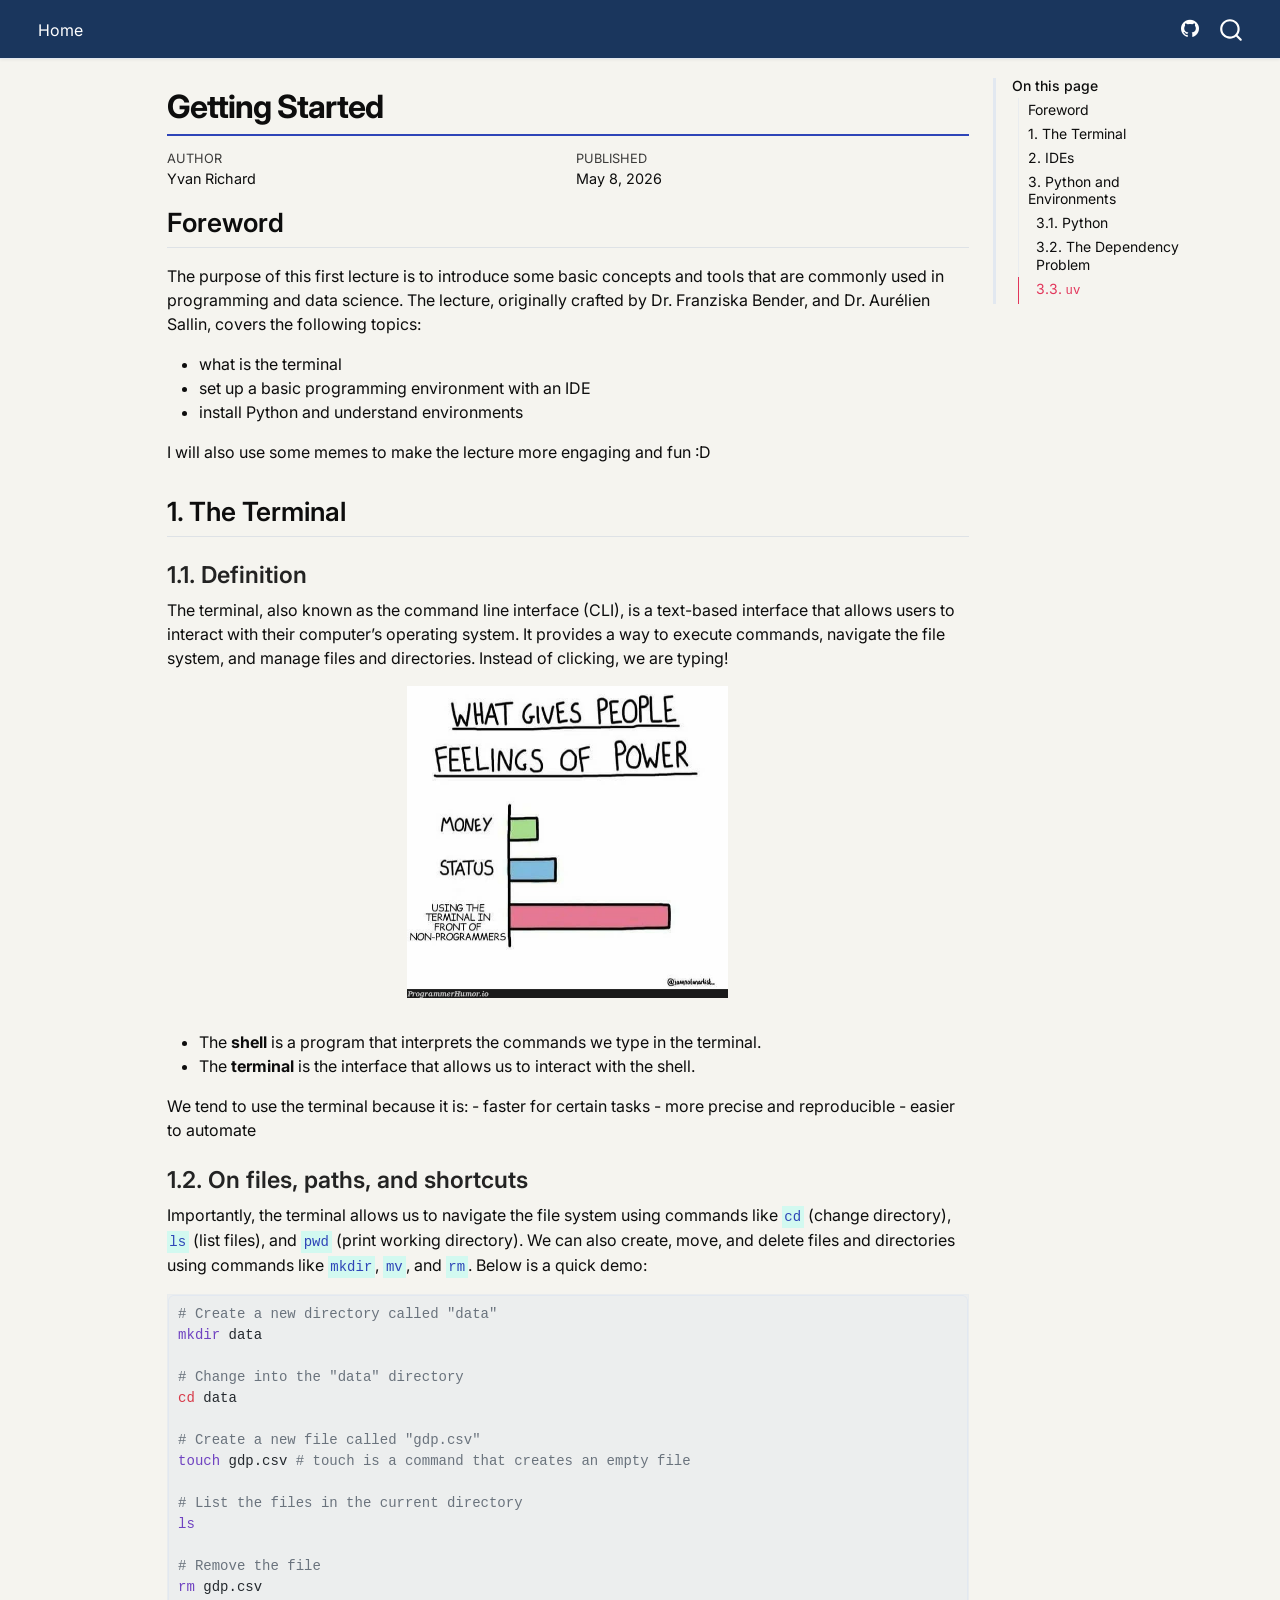
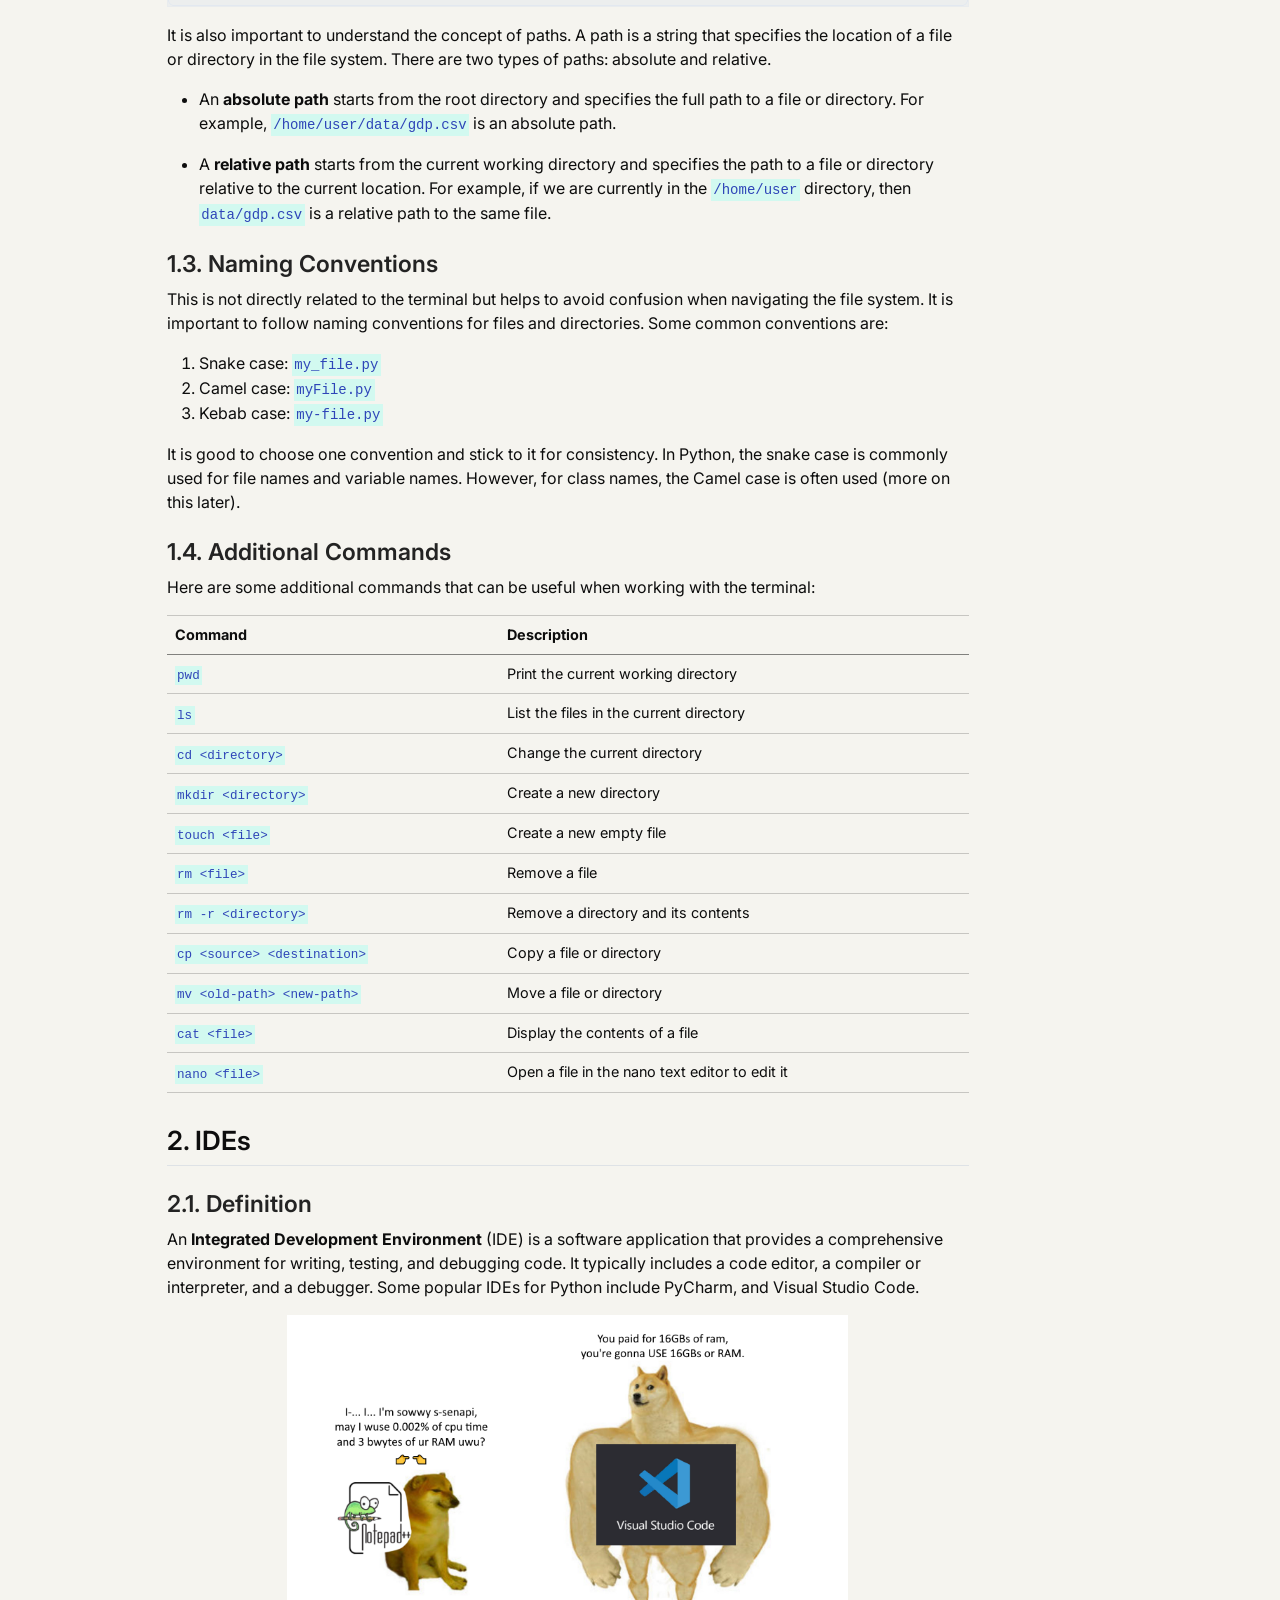
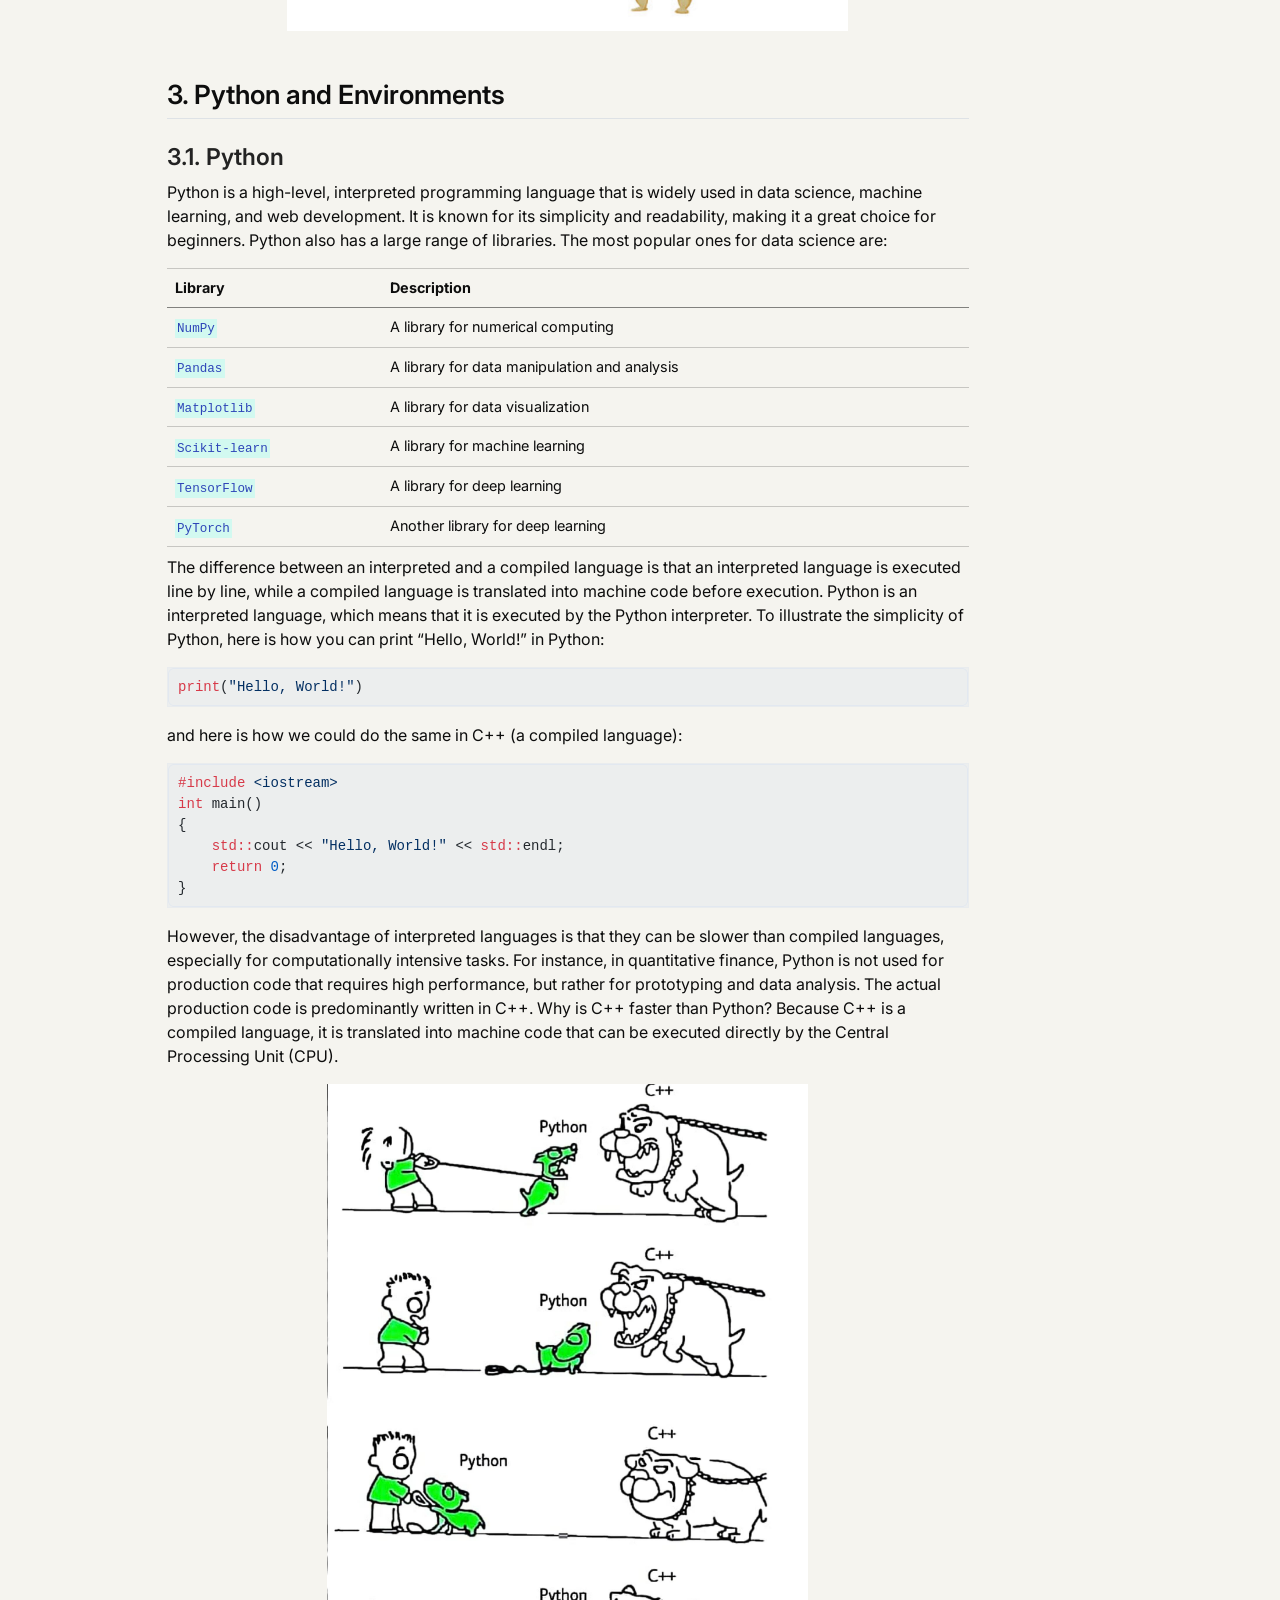
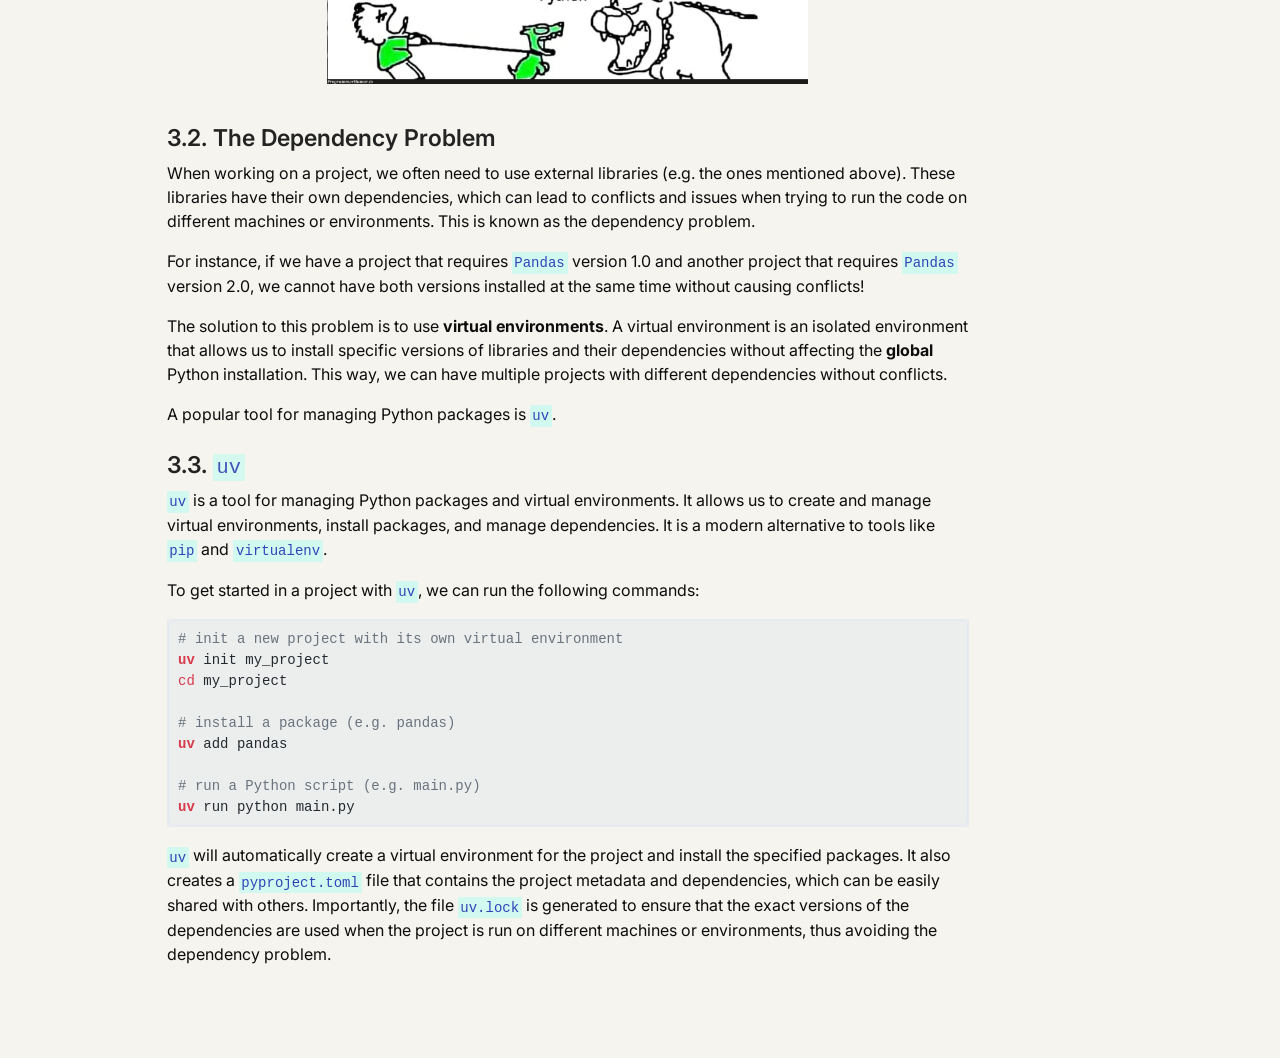
==== docs/lectures/week_01/summary_01.html @ 6edf17b7 "chore: render site [skip ci]" ====
<!DOCTYPE html>
<html xmlns="http://www.w3.org/1999/xhtml" lang="en" xml:lang="en"><head>

<meta charset="utf-8">
<meta name="generator" content="quarto-1.8.27">

<meta name="viewport" content="width=device-width, initial-scale=1.0, user-scalable=yes">

<meta name="author" content="Yvan Richard">
<meta name="dcterms.date" content="2026-05-08">

<title>Getting Started</title>
<style>
code{white-space: pre-wrap;}
span.smallcaps{font-variant: small-caps;}
div.columns{display: flex; gap: min(4vw, 1.5em);}
div.column{flex: auto; overflow-x: auto;}
div.hanging-indent{margin-left: 1.5em; text-indent: -1.5em;}
ul.task-list{list-style: none;}
ul.task-list li input[type="checkbox"] {
  width: 0.8em;
  margin: 0 0.8em 0.2em -1em; /* quarto-specific, see https://github.com/quarto-dev/quarto-cli/issues/4556 */ 
  vertical-align: middle;
}
/* CSS for syntax highlighting */
html { -webkit-text-size-adjust: 100%; }
pre > code.sourceCode { white-space: pre; position: relative; }
pre > code.sourceCode > span { display: inline-block; line-height: 1.25; }
pre > code.sourceCode > span:empty { height: 1.2em; }
.sourceCode { overflow: visible; }
code.sourceCode > span { color: inherit; text-decoration: inherit; }
div.sourceCode { margin: 1em 0; }
pre.sourceCode { margin: 0; }
@media screen {
div.sourceCode { overflow: auto; }
}
@media print {
pre > code.sourceCode { white-space: pre-wrap; }
pre > code.sourceCode > span { text-indent: -5em; padding-left: 5em; }
}
pre.numberSource code
  { counter-reset: source-line 0; }
pre.numberSource code > span
  { position: relative; left: -4em; counter-increment: source-line; }
pre.numberSource code > span > a:first-child::before
  { content: counter(source-line);
    position: relative; left: -1em; text-align: right; vertical-align: baseline;
    border: none; display: inline-block;
    -webkit-touch-callout: none; -webkit-user-select: none;
    -khtml-user-select: none; -moz-user-select: none;
    -ms-user-select: none; user-select: none;
    padding: 0 4px; width: 4em;
  }
pre.numberSource { margin-left: 3em;  padding-left: 4px; }
div.sourceCode
  {   }
@media screen {
pre > code.sourceCode > span > a:first-child::before { text-decoration: underline; }
}
</style>


<script src="../../site_libs/quarto-nav/quarto-nav.js"></script>
<script src="../../site_libs/quarto-nav/headroom.min.js"></script>
<script src="../../site_libs/clipboard/clipboard.min.js"></script>
<script src="../../site_libs/quarto-search/autocomplete.umd.js"></script>
<script src="../../site_libs/quarto-search/fuse.min.js"></script>
<script src="../../site_libs/quarto-search/quarto-search.js"></script>
<meta name="quarto:offset" content="../../">
<script src="../../site_libs/quarto-html/quarto.js" type="module"></script>
<script src="../../site_libs/quarto-html/tabsets/tabsets.js" type="module"></script>
<script src="../../site_libs/quarto-html/axe/axe-check.js" type="module"></script>
<script src="../../site_libs/quarto-html/popper.min.js"></script>
<script src="../../site_libs/quarto-html/tippy.umd.min.js"></script>
<script src="../../site_libs/quarto-html/anchor.min.js"></script>
<link href="../../site_libs/quarto-html/tippy.css" rel="stylesheet">
<link href="../../site_libs/quarto-html/quarto-syntax-highlighting-8b4baf804e461d9b72633f0de59a0cac.css" rel="stylesheet" id="quarto-text-highlighting-styles">
<script src="../../site_libs/bootstrap/bootstrap.min.js"></script>
<link href="../../site_libs/bootstrap/bootstrap-icons.css" rel="stylesheet">
<link href="../../site_libs/bootstrap/bootstrap-f9911261564a338724a029825403d726.min.css" rel="stylesheet" append-hash="true" id="quarto-bootstrap" data-mode="light">
<script id="quarto-search-options" type="application/json">{
  "location": "navbar",
  "copy-button": false,
  "collapse-after": 3,
  "panel-placement": "end",
  "type": "overlay",
  "limit": 50,
  "keyboard-shortcut": [
    "f",
    "/",
    "s"
  ],
  "show-item-context": false,
  "language": {
    "search-no-results-text": "No results",
    "search-matching-documents-text": "matching documents",
    "search-copy-link-title": "Copy link to search",
    "search-hide-matches-text": "Hide additional matches",
    "search-more-match-text": "more match in this document",
    "search-more-matches-text": "more matches in this document",
    "search-clear-button-title": "Clear",
    "search-text-placeholder": "",
    "search-detached-cancel-button-title": "Cancel",
    "search-submit-button-title": "Submit",
    "search-label": "Search"
  }
}</script>


</head>

<body class="nav-fixed quarto-light">

<div id="quarto-search-results"></div>
  <header id="quarto-header" class="headroom fixed-top">
    <nav class="navbar navbar-expand-lg " data-bs-theme="dark">
      <div class="navbar-container container-fluid">
            <div id="quarto-search" class="" title="Search"></div>
          <button class="navbar-toggler" type="button" data-bs-toggle="collapse" data-bs-target="#navbarCollapse" aria-controls="navbarCollapse" role="menu" aria-expanded="false" aria-label="Toggle navigation" onclick="if (window.quartoToggleHeadroom) { window.quartoToggleHeadroom(); }">
  <span class="navbar-toggler-icon"></span>
</button>
          <div class="collapse navbar-collapse" id="navbarCollapse">
            <ul class="navbar-nav navbar-nav-scroll me-auto">
  <li class="nav-item">
    <a class="nav-link" href="../../index.html"> 
<span class="menu-text">Home</span></a>
  </li>  
</ul>
            <ul class="navbar-nav navbar-nav-scroll ms-auto">
  <li class="nav-item compact">
    <a class="nav-link" href="https://github.com/YVYX04/intro_to_programming"> <i class="bi bi-github" role="img" aria-label="GitHub">
</i> 
<span class="menu-text"></span></a>
  </li>  
</ul>
          </div> <!-- /navcollapse -->
            <div class="quarto-navbar-tools">
</div>
      </div> <!-- /container-fluid -->
    </nav>
</header>
<!-- content -->
<div id="quarto-content" class="quarto-container page-columns page-rows-contents page-layout-article page-navbar">
<!-- sidebar -->
<!-- margin-sidebar -->
    <div id="quarto-margin-sidebar" class="sidebar margin-sidebar">
        <nav id="TOC" role="doc-toc" class="toc-active">
    <h2 id="toc-title">On this page</h2>
   
  <ul>
  <li><a href="#foreword" id="toc-foreword" class="nav-link active" data-scroll-target="#foreword">Foreword</a></li>
  <li><a href="#the-terminal" id="toc-the-terminal" class="nav-link" data-scroll-target="#the-terminal">1. The Terminal</a>
  <ul class="collapse">
  <li><a href="#definition" id="toc-definition" class="nav-link" data-scroll-target="#definition">1.1. Definition</a></li>
  <li><a href="#on-files-paths-and-shortcuts" id="toc-on-files-paths-and-shortcuts" class="nav-link" data-scroll-target="#on-files-paths-and-shortcuts">1.2. On files, paths, and shortcuts</a></li>
  <li><a href="#naming-conventions" id="toc-naming-conventions" class="nav-link" data-scroll-target="#naming-conventions">1.3. Naming Conventions</a></li>
  <li><a href="#additional-commands" id="toc-additional-commands" class="nav-link" data-scroll-target="#additional-commands">1.4. Additional Commands</a></li>
  </ul></li>
  <li><a href="#ides" id="toc-ides" class="nav-link" data-scroll-target="#ides">2. IDEs</a>
  <ul class="collapse">
  <li><a href="#definition-1" id="toc-definition-1" class="nav-link" data-scroll-target="#definition-1">2.1. Definition</a></li>
  </ul></li>
  <li><a href="#python-and-environments" id="toc-python-and-environments" class="nav-link" data-scroll-target="#python-and-environments">3. Python and Environments</a>
  <ul class="collapse">
  <li><a href="#python" id="toc-python" class="nav-link" data-scroll-target="#python">3.1. Python</a></li>
  <li><a href="#the-dependency-problem" id="toc-the-dependency-problem" class="nav-link" data-scroll-target="#the-dependency-problem">3.2. The Dependency Problem</a></li>
  <li><a href="#uv" id="toc-uv" class="nav-link" data-scroll-target="#uv">3.3. <code>uv</code></a></li>
  </ul></li>
  </ul>
</nav>
    </div>
<!-- main -->
<main class="content" id="quarto-document-content">

<header id="title-block-header" class="quarto-title-block default">
<div class="quarto-title">
<h1 class="title">Getting Started</h1>
</div>



<div class="quarto-title-meta">

    <div>
    <div class="quarto-title-meta-heading">Author</div>
    <div class="quarto-title-meta-contents">
             <p>Yvan Richard </p>
          </div>
  </div>
    
    <div>
    <div class="quarto-title-meta-heading">Published</div>
    <div class="quarto-title-meta-contents">
      <p class="date">May 8, 2026</p>
    </div>
  </div>
  
    
  </div>
  


</header>


<section id="foreword" class="level2">
<h2 class="anchored" data-anchor-id="foreword">Foreword</h2>
<p>The purpose of this first lecture is to introduce some basic concepts and tools that are commonly used in programming and data science. The lecture, originally crafted by Dr.&nbsp;Franziska Bender, and Dr.&nbsp;Aurélien Sallin, covers the following topics:</p>
<ul>
<li>what is the terminal</li>
<li>set up a basic programming environment with an IDE</li>
<li>install Python and understand environments</li>
</ul>
<p>I will also use some memes to make the lecture more engaging and fun :D</p>
</section>
<section id="the-terminal" class="level2">
<h2 class="anchored" data-anchor-id="the-terminal">1. The Terminal</h2>
<section id="definition" class="level3">
<h3 class="anchored" data-anchor-id="definition">1.1. Definition</h3>
<p>The terminal, also known as the command line interface (CLI), is a text-based interface that allows users to interact with their computer’s operating system. It provides a way to execute commands, navigate the file system, and manage files and directories. Instead of clicking, we are typing!</p>
<div class="quarto-figure quarto-figure-center">
<figure class="figure">
<p><img src="../../assets/images/terminal.jpg" class="img-fluid quarto-figure quarto-figure-center figure-img" style="width:40.0%"></p>
</figure>
</div>
<ul>
<li>The <strong>shell</strong> is a program that interprets the commands we type in the terminal.</li>
<li>The <strong>terminal</strong> is the interface that allows us to interact with the shell.</li>
</ul>
<p>We tend to use the terminal because it is: - faster for certain tasks - more precise and reproducible - easier to automate</p>
</section>
<section id="on-files-paths-and-shortcuts" class="level3">
<h3 class="anchored" data-anchor-id="on-files-paths-and-shortcuts">1.2. On files, paths, and shortcuts</h3>
<p>Importantly, the terminal allows us to navigate the file system using commands like <code>cd</code> (change directory), <code>ls</code> (list files), and <code>pwd</code> (print working directory). We can also create, move, and delete files and directories using commands like <code>mkdir</code>, <code>mv</code>, and <code>rm</code>. Below is a quick demo:</p>
<div class="code-copy-outer-scaffold"><div class="sourceCode" id="cb1"><pre class="sourceCode bash code-with-copy"><code class="sourceCode bash"><span id="cb1-1"><a href="#cb1-1" aria-hidden="true" tabindex="-1"></a><span class="co"># Create a new directory called "data"</span></span>
<span id="cb1-2"><a href="#cb1-2" aria-hidden="true" tabindex="-1"></a><span class="fu">mkdir</span> data</span>
<span id="cb1-3"><a href="#cb1-3" aria-hidden="true" tabindex="-1"></a></span>
<span id="cb1-4"><a href="#cb1-4" aria-hidden="true" tabindex="-1"></a><span class="co"># Change into the "data" directory</span></span>
<span id="cb1-5"><a href="#cb1-5" aria-hidden="true" tabindex="-1"></a><span class="bu">cd</span> data</span>
<span id="cb1-6"><a href="#cb1-6" aria-hidden="true" tabindex="-1"></a></span>
<span id="cb1-7"><a href="#cb1-7" aria-hidden="true" tabindex="-1"></a><span class="co"># Create a new file called "gdp.csv"</span></span>
<span id="cb1-8"><a href="#cb1-8" aria-hidden="true" tabindex="-1"></a><span class="fu">touch</span> gdp.csv <span class="co"># touch is a command that creates an empty file</span></span>
<span id="cb1-9"><a href="#cb1-9" aria-hidden="true" tabindex="-1"></a></span>
<span id="cb1-10"><a href="#cb1-10" aria-hidden="true" tabindex="-1"></a><span class="co"># List the files in the current directory</span></span>
<span id="cb1-11"><a href="#cb1-11" aria-hidden="true" tabindex="-1"></a><span class="fu">ls</span></span>
<span id="cb1-12"><a href="#cb1-12" aria-hidden="true" tabindex="-1"></a></span>
<span id="cb1-13"><a href="#cb1-13" aria-hidden="true" tabindex="-1"></a><span class="co"># Remove the file</span></span>
<span id="cb1-14"><a href="#cb1-14" aria-hidden="true" tabindex="-1"></a><span class="fu">rm</span> gdp.csv</span></code></pre></div><button title="Copy to Clipboard" class="code-copy-button"><i class="bi"></i></button></div>
<p>It is also important to understand the concept of paths. A path is a string that specifies the location of a file or directory in the file system. There are two types of paths: absolute and relative.</p>
<ul>
<li><p>An <strong>absolute path</strong> starts from the root directory and specifies the full path to a file or directory. For example, <code>/home/user/data/gdp.csv</code> is an absolute path.</p></li>
<li><p>A <strong>relative path</strong> starts from the current working directory and specifies the path to a file or directory relative to the current location. For example, if we are currently in the <code>/home/user</code> directory, then <code>data/gdp.csv</code> is a relative path to the same file.</p></li>
</ul>
</section>
<section id="naming-conventions" class="level3">
<h3 class="anchored" data-anchor-id="naming-conventions">1.3. Naming Conventions</h3>
<p>This is not directly related to the terminal but helps to avoid confusion when navigating the file system. It is important to follow naming conventions for files and directories. Some common conventions are:</p>
<ol type="1">
<li>Snake case: <code>my_file.py</code></li>
<li>Camel case: <code>myFile.py</code></li>
<li>Kebab case: <code>my-file.py</code></li>
</ol>
<p>It is good to choose one convention and stick to it for consistency. In Python, the snake case is commonly used for file names and variable names. However, for class names, the Camel case is often used (more on this later).</p>
</section>
<section id="additional-commands" class="level3">
<h3 class="anchored" data-anchor-id="additional-commands">1.4. Additional Commands</h3>
<p>Here are some additional commands that can be useful when working with the terminal:</p>
<table class="caption-top table">
<thead>
<tr class="header">
<th>Command</th>
<th>Description</th>
</tr>
</thead>
<tbody>
<tr class="odd">
<td><code>pwd</code></td>
<td>Print the current working directory</td>
</tr>
<tr class="even">
<td><code>ls</code></td>
<td>List the files in the current directory</td>
</tr>
<tr class="odd">
<td><code>cd &lt;directory&gt;</code></td>
<td>Change the current directory</td>
</tr>
<tr class="even">
<td><code>mkdir &lt;directory&gt;</code></td>
<td>Create a new directory</td>
</tr>
<tr class="odd">
<td><code>touch &lt;file&gt;</code></td>
<td>Create a new empty file</td>
</tr>
<tr class="even">
<td><code>rm &lt;file&gt;</code></td>
<td>Remove a file</td>
</tr>
<tr class="odd">
<td><code>rm -r &lt;directory&gt;</code></td>
<td>Remove a directory and its contents</td>
</tr>
<tr class="even">
<td><code>cp &lt;source&gt; &lt;destination&gt;</code></td>
<td>Copy a file or directory</td>
</tr>
<tr class="odd">
<td><code>mv &lt;old-path&gt; &lt;new-path&gt;</code></td>
<td>Move a file or directory</td>
</tr>
<tr class="even">
<td><code>cat &lt;file&gt;</code></td>
<td>Display the contents of a file</td>
</tr>
<tr class="odd">
<td><code>nano &lt;file&gt;</code></td>
<td>Open a file in the nano text editor to edit it</td>
</tr>
</tbody>
</table>
</section>
</section>
<section id="ides" class="level2">
<h2 class="anchored" data-anchor-id="ides">2. IDEs</h2>
<section id="definition-1" class="level3">
<h3 class="anchored" data-anchor-id="definition-1">2.1. Definition</h3>
<p>An <strong>Integrated Development Environment</strong> (IDE) is a software application that provides a comprehensive environment for writing, testing, and debugging code. It typically includes a code editor, a compiler or interpreter, and a debugger. Some popular IDEs for Python include PyCharm, and Visual Studio Code.</p>
<div class="quarto-figure quarto-figure-center">
<figure class="figure">
<p><img src="../../assets/images/vscode.png" class="img-fluid quarto-figure quarto-figure-center figure-img" style="width:70.0%"></p>
</figure>
</div>
</section>
</section>
<section id="python-and-environments" class="level2">
<h2 class="anchored" data-anchor-id="python-and-environments">3. Python and Environments</h2>
<section id="python" class="level3">
<h3 class="anchored" data-anchor-id="python">3.1. Python</h3>
<p>Python is a high-level, interpreted programming language that is widely used in data science, machine learning, and web development. It is known for its simplicity and readability, making it a great choice for beginners. Python also has a large range of libraries. The most popular ones for data science are:</p>
<table class="caption-top table">
<thead>
<tr class="header">
<th>Library</th>
<th>Description</th>
</tr>
</thead>
<tbody>
<tr class="odd">
<td><code>NumPy</code></td>
<td>A library for numerical computing</td>
</tr>
<tr class="even">
<td><code>Pandas</code></td>
<td>A library for data manipulation and analysis</td>
</tr>
<tr class="odd">
<td><code>Matplotlib</code></td>
<td>A library for data visualization</td>
</tr>
<tr class="even">
<td><code>Scikit-learn</code></td>
<td>A library for machine learning</td>
</tr>
<tr class="odd">
<td><code>TensorFlow</code></td>
<td>A library for deep learning</td>
</tr>
<tr class="even">
<td><code>PyTorch</code></td>
<td>Another library for deep learning</td>
</tr>
</tbody>
</table>
<p>The difference between an interpreted and a compiled language is that an interpreted language is executed line by line, while a compiled language is translated into machine code before execution. Python is an interpreted language, which means that it is executed by the Python interpreter. To illustrate the simplicity of Python, here is how you can print “Hello, World!” in Python:</p>
<div class="code-copy-outer-scaffold"><div class="sourceCode" id="cb2"><pre class="sourceCode python code-with-copy"><code class="sourceCode python"><span id="cb2-1"><a href="#cb2-1" aria-hidden="true" tabindex="-1"></a><span class="bu">print</span>(<span class="st">"Hello, World!"</span>)</span></code></pre></div><button title="Copy to Clipboard" class="code-copy-button"><i class="bi"></i></button></div>
<p>and here is how we could do the same in C++ (a compiled language):</p>
<div class="code-copy-outer-scaffold"><div class="sourceCode" id="cb3"><pre class="sourceCode cpp code-with-copy"><code class="sourceCode cpp"><span id="cb3-1"><a href="#cb3-1" aria-hidden="true" tabindex="-1"></a><span class="pp">#include </span><span class="im">&lt;iostream&gt;</span></span>
<span id="cb3-2"><a href="#cb3-2" aria-hidden="true" tabindex="-1"></a><span class="dt">int</span> main<span class="op">()</span></span>
<span id="cb3-3"><a href="#cb3-3" aria-hidden="true" tabindex="-1"></a><span class="op">{</span></span>
<span id="cb3-4"><a href="#cb3-4" aria-hidden="true" tabindex="-1"></a>    <span class="bu">std::</span>cout <span class="op">&lt;&lt;</span> <span class="st">"Hello, World!"</span> <span class="op">&lt;&lt;</span> <span class="bu">std::</span>endl<span class="op">;</span></span>
<span id="cb3-5"><a href="#cb3-5" aria-hidden="true" tabindex="-1"></a>    <span class="cf">return</span> <span class="dv">0</span><span class="op">;</span></span>
<span id="cb3-6"><a href="#cb3-6" aria-hidden="true" tabindex="-1"></a><span class="op">}</span></span></code></pre></div><button title="Copy to Clipboard" class="code-copy-button"><i class="bi"></i></button></div>
<p>However, the disadvantage of interpreted languages is that they can be slower than compiled languages, especially for computationally intensive tasks. For instance, in quantitative finance, Python is not used for production code that requires high performance, but rather for prototyping and data analysis. The actual production code is predominantly written in C++. Why is C++ faster than Python? Because C++ is a compiled language, it is translated into machine code that can be executed directly by the Central Processing Unit (CPU).</p>
<div class="quarto-figure quarto-figure-center">
<figure class="figure">
<p><img src="../../assets/images/cpp.jpg" class="img-fluid quarto-figure quarto-figure-center figure-img" style="width:60.0%"></p>
</figure>
</div>
</section>
<section id="the-dependency-problem" class="level3">
<h3 class="anchored" data-anchor-id="the-dependency-problem">3.2. The Dependency Problem</h3>
<p>When working on a project, we often need to use external libraries (e.g.&nbsp;the ones mentioned above). These libraries have their own dependencies, which can lead to conflicts and issues when trying to run the code on different machines or environments. This is known as the dependency problem.</p>
<p>For instance, if we have a project that requires <code>Pandas</code> version 1.0 and another project that requires <code>Pandas</code> version 2.0, we cannot have both versions installed at the same time without causing conflicts!</p>
<p>The solution to this problem is to use <strong>virtual environments</strong>. A virtual environment is an isolated environment that allows us to install specific versions of libraries and their dependencies without affecting the <strong>global</strong> Python installation. This way, we can have multiple projects with different dependencies without conflicts.</p>
<p>A popular tool for managing Python packages is <code>uv</code>.</p>
</section>
<section id="uv" class="level3">
<h3 class="anchored" data-anchor-id="uv">3.3. <code>uv</code></h3>
<p><code>uv</code> is a tool for managing Python packages and virtual environments. It allows us to create and manage virtual environments, install packages, and manage dependencies. It is a modern alternative to tools like <code>pip</code> and <code>virtualenv</code>.</p>
<p>To get started in a project with <code>uv</code>, we can run the following commands:</p>
<div class="code-copy-outer-scaffold"><div class="sourceCode" id="cb4"><pre class="sourceCode bash code-with-copy"><code class="sourceCode bash"><span id="cb4-1"><a href="#cb4-1" aria-hidden="true" tabindex="-1"></a><span class="co"># init a new project with its own virtual environment</span></span>
<span id="cb4-2"><a href="#cb4-2" aria-hidden="true" tabindex="-1"></a><span class="ex">uv</span> init my_project</span>
<span id="cb4-3"><a href="#cb4-3" aria-hidden="true" tabindex="-1"></a><span class="bu">cd</span> my_project</span>
<span id="cb4-4"><a href="#cb4-4" aria-hidden="true" tabindex="-1"></a></span>
<span id="cb4-5"><a href="#cb4-5" aria-hidden="true" tabindex="-1"></a><span class="co"># install a package (e.g. pandas)</span></span>
<span id="cb4-6"><a href="#cb4-6" aria-hidden="true" tabindex="-1"></a><span class="ex">uv</span> add pandas</span>
<span id="cb4-7"><a href="#cb4-7" aria-hidden="true" tabindex="-1"></a></span>
<span id="cb4-8"><a href="#cb4-8" aria-hidden="true" tabindex="-1"></a><span class="co"># run a Python script (e.g. main.py)</span></span>
<span id="cb4-9"><a href="#cb4-9" aria-hidden="true" tabindex="-1"></a><span class="ex">uv</span> run python main.py</span></code></pre></div><button title="Copy to Clipboard" class="code-copy-button"><i class="bi"></i></button></div>
<p><code>uv</code> will automatically create a virtual environment for the project and install the specified packages. It also creates a <code>pyproject.toml</code> file that contains the project metadata and dependencies, which can be easily shared with others. Importantly, the file <code>uv.lock</code> is generated to ensure that the exact versions of the dependencies are used when the project is run on different machines or environments, thus avoiding the dependency problem.</p>


</section>
</section>

</main> <!-- /main -->
<script id="quarto-html-after-body" type="application/javascript">
  window.document.addEventListener("DOMContentLoaded", function (event) {
    const icon = "";
    const anchorJS = new window.AnchorJS();
    anchorJS.options = {
      placement: 'right',
      icon: icon
    };
    anchorJS.add('.anchored');
    const isCodeAnnotation = (el) => {
      for (const clz of el.classList) {
        if (clz.startsWith('code-annotation-')) {                     
          return true;
        }
      }
      return false;
    }
    const onCopySuccess = function(e) {
      // button target
      const button = e.trigger;
      // don't keep focus
      button.blur();
      // flash "checked"
      button.classList.add('code-copy-button-checked');
      var currentTitle = button.getAttribute("title");
      button.setAttribute("title", "Copied!");
      let tooltip;
      if (window.bootstrap) {
        button.setAttribute("data-bs-toggle", "tooltip");
        button.setAttribute("data-bs-placement", "left");
        button.setAttribute("data-bs-title", "Copied!");
        tooltip = new bootstrap.Tooltip(button, 
          { trigger: "manual", 
            customClass: "code-copy-button-tooltip",
            offset: [0, -8]});
        tooltip.show();    
      }
      setTimeout(function() {
        if (tooltip) {
          tooltip.hide();
          button.removeAttribute("data-bs-title");
          button.removeAttribute("data-bs-toggle");
          button.removeAttribute("data-bs-placement");
        }
        button.setAttribute("title", currentTitle);
        button.classList.remove('code-copy-button-checked');
      }, 1000);
      // clear code selection
      e.clearSelection();
    }
    const getTextToCopy = function(trigger) {
      const outerScaffold = trigger.parentElement.cloneNode(true);
      const codeEl = outerScaffold.querySelector('code');
      for (const childEl of codeEl.children) {
        if (isCodeAnnotation(childEl)) {
          childEl.remove();
        }
      }
      return codeEl.innerText;
    }
    const clipboard = new window.ClipboardJS('.code-copy-button:not([data-in-quarto-modal])', {
      text: getTextToCopy
    });
    clipboard.on('success', onCopySuccess);
    if (window.document.getElementById('quarto-embedded-source-code-modal')) {
      const clipboardModal = new window.ClipboardJS('.code-copy-button[data-in-quarto-modal]', {
        text: getTextToCopy,
        container: window.document.getElementById('quarto-embedded-source-code-modal')
      });
      clipboardModal.on('success', onCopySuccess);
    }
      var localhostRegex = new RegExp(/^(?:http|https):\/\/localhost\:?[0-9]*\//);
      var mailtoRegex = new RegExp(/^mailto:/);
        var filterRegex = new RegExp('/' + window.location.host + '/');
      var isInternal = (href) => {
          return filterRegex.test(href) || localhostRegex.test(href) || mailtoRegex.test(href);
      }
      // Inspect non-navigation links and adorn them if external
     var links = window.document.querySelectorAll('a[href]:not(.nav-link):not(.navbar-brand):not(.toc-action):not(.sidebar-link):not(.sidebar-item-toggle):not(.pagination-link):not(.no-external):not([aria-hidden]):not(.dropdown-item):not(.quarto-navigation-tool):not(.about-link)');
      for (var i=0; i<links.length; i++) {
        const link = links[i];
        if (!isInternal(link.href)) {
          // undo the damage that might have been done by quarto-nav.js in the case of
          // links that we want to consider external
          if (link.dataset.originalHref !== undefined) {
            link.href = link.dataset.originalHref;
          }
        }
      }
    function tippyHover(el, contentFn, onTriggerFn, onUntriggerFn) {
      const config = {
        allowHTML: true,
        maxWidth: 500,
        delay: 100,
        arrow: false,
        appendTo: function(el) {
            return el.parentElement;
        },
        interactive: true,
        interactiveBorder: 10,
        theme: 'quarto',
        placement: 'bottom-start',
      };
      if (contentFn) {
        config.content = contentFn;
      }
      if (onTriggerFn) {
        config.onTrigger = onTriggerFn;
      }
      if (onUntriggerFn) {
        config.onUntrigger = onUntriggerFn;
      }
      window.tippy(el, config); 
    }
    const noterefs = window.document.querySelectorAll('a[role="doc-noteref"]');
    for (var i=0; i<noterefs.length; i++) {
      const ref = noterefs[i];
      tippyHover(ref, function() {
        // use id or data attribute instead here
        let href = ref.getAttribute('data-footnote-href') || ref.getAttribute('href');
        try { href = new URL(href).hash; } catch {}
        const id = href.replace(/^#\/?/, "");
        const note = window.document.getElementById(id);
        if (note) {
          return note.innerHTML;
        } else {
          return "";
        }
      });
    }
    const xrefs = window.document.querySelectorAll('a.quarto-xref');
    const processXRef = (id, note) => {
      // Strip column container classes
      const stripColumnClz = (el) => {
        el.classList.remove("page-full", "page-columns");
        if (el.children) {
          for (const child of el.children) {
            stripColumnClz(child);
          }
        }
      }
      stripColumnClz(note)
      if (id === null || id.startsWith('sec-')) {
        // Special case sections, only their first couple elements
        const container = document.createElement("div");
        if (note.children && note.children.length > 2) {
          container.appendChild(note.children[0].cloneNode(true));
          for (let i = 1; i < note.children.length; i++) {
            const child = note.children[i];
            if (child.tagName === "P" && child.innerText === "") {
              continue;
            } else {
              container.appendChild(child.cloneNode(true));
              break;
            }
          }
          if (window.Quarto?.typesetMath) {
            window.Quarto.typesetMath(container);
          }
          return container.innerHTML
        } else {
          if (window.Quarto?.typesetMath) {
            window.Quarto.typesetMath(note);
          }
          return note.innerHTML;
        }
      } else {
        // Remove any anchor links if they are present
        const anchorLink = note.querySelector('a.anchorjs-link');
        if (anchorLink) {
          anchorLink.remove();
        }
        if (window.Quarto?.typesetMath) {
          window.Quarto.typesetMath(note);
        }
        if (note.classList.contains("callout")) {
          return note.outerHTML;
        } else {
          return note.innerHTML;
        }
      }
    }
    for (var i=0; i<xrefs.length; i++) {
      const xref = xrefs[i];
      tippyHover(xref, undefined, function(instance) {
        instance.disable();
        let url = xref.getAttribute('href');
        let hash = undefined; 
        if (url.startsWith('#')) {
          hash = url;
        } else {
          try { hash = new URL(url).hash; } catch {}
        }
        if (hash) {
          const id = hash.replace(/^#\/?/, "");
          const note = window.document.getElementById(id);
          if (note !== null) {
            try {
              const html = processXRef(id, note.cloneNode(true));
              instance.setContent(html);
            } finally {
              instance.enable();
              instance.show();
            }
          } else {
            // See if we can fetch this
            fetch(url.split('#')[0])
            .then(res => res.text())
            .then(html => {
              const parser = new DOMParser();
              const htmlDoc = parser.parseFromString(html, "text/html");
              const note = htmlDoc.getElementById(id);
              if (note !== null) {
                const html = processXRef(id, note);
                instance.setContent(html);
              } 
            }).finally(() => {
              instance.enable();
              instance.show();
            });
          }
        } else {
          // See if we can fetch a full url (with no hash to target)
          // This is a special case and we should probably do some content thinning / targeting
          fetch(url)
          .then(res => res.text())
          .then(html => {
            const parser = new DOMParser();
            const htmlDoc = parser.parseFromString(html, "text/html");
            const note = htmlDoc.querySelector('main.content');
            if (note !== null) {
              // This should only happen for chapter cross references
              // (since there is no id in the URL)
              // remove the first header
              if (note.children.length > 0 && note.children[0].tagName === "HEADER") {
                note.children[0].remove();
              }
              const html = processXRef(null, note);
              instance.setContent(html);
            } 
          }).finally(() => {
            instance.enable();
            instance.show();
          });
        }
      }, function(instance) {
      });
    }
        let selectedAnnoteEl;
        const selectorForAnnotation = ( cell, annotation) => {
          let cellAttr = 'data-code-cell="' + cell + '"';
          let lineAttr = 'data-code-annotation="' +  annotation + '"';
          const selector = 'span[' + cellAttr + '][' + lineAttr + ']';
          return selector;
        }
        const selectCodeLines = (annoteEl) => {
          const doc = window.document;
          const targetCell = annoteEl.getAttribute("data-target-cell");
          const targetAnnotation = annoteEl.getAttribute("data-target-annotation");
          const annoteSpan = window.document.querySelector(selectorForAnnotation(targetCell, targetAnnotation));
          const lines = annoteSpan.getAttribute("data-code-lines").split(",");
          const lineIds = lines.map((line) => {
            return targetCell + "-" + line;
          })
          let top = null;
          let height = null;
          let parent = null;
          if (lineIds.length > 0) {
              //compute the position of the single el (top and bottom and make a div)
              const el = window.document.getElementById(lineIds[0]);
              top = el.offsetTop;
              height = el.offsetHeight;
              parent = el.parentElement.parentElement;
            if (lineIds.length > 1) {
              const lastEl = window.document.getElementById(lineIds[lineIds.length - 1]);
              const bottom = lastEl.offsetTop + lastEl.offsetHeight;
              height = bottom - top;
            }
            if (top !== null && height !== null && parent !== null) {
              // cook up a div (if necessary) and position it 
              let div = window.document.getElementById("code-annotation-line-highlight");
              if (div === null) {
                div = window.document.createElement("div");
                div.setAttribute("id", "code-annotation-line-highlight");
                div.style.position = 'absolute';
                parent.appendChild(div);
              }
              div.style.top = top - 2 + "px";
              div.style.height = height + 4 + "px";
              div.style.left = 0;
              let gutterDiv = window.document.getElementById("code-annotation-line-highlight-gutter");
              if (gutterDiv === null) {
                gutterDiv = window.document.createElement("div");
                gutterDiv.setAttribute("id", "code-annotation-line-highlight-gutter");
                gutterDiv.style.position = 'absolute';
                const codeCell = window.document.getElementById(targetCell);
                const gutter = codeCell.querySelector('.code-annotation-gutter');
                gutter.appendChild(gutterDiv);
              }
              gutterDiv.style.top = top - 2 + "px";
              gutterDiv.style.height = height + 4 + "px";
            }
            selectedAnnoteEl = annoteEl;
          }
        };
        const unselectCodeLines = () => {
          const elementsIds = ["code-annotation-line-highlight", "code-annotation-line-highlight-gutter"];
          elementsIds.forEach((elId) => {
            const div = window.document.getElementById(elId);
            if (div) {
              div.remove();
            }
          });
          selectedAnnoteEl = undefined;
        };
          // Handle positioning of the toggle
      window.addEventListener(
        "resize",
        throttle(() => {
          elRect = undefined;
          if (selectedAnnoteEl) {
            selectCodeLines(selectedAnnoteEl);
          }
        }, 10)
      );
      function throttle(fn, ms) {
      let throttle = false;
      let timer;
        return (...args) => {
          if(!throttle) { // first call gets through
              fn.apply(this, args);
              throttle = true;
          } else { // all the others get throttled
              if(timer) clearTimeout(timer); // cancel #2
              timer = setTimeout(() => {
                fn.apply(this, args);
                timer = throttle = false;
              }, ms);
          }
        };
      }
        // Attach click handler to the DT
        const annoteDls = window.document.querySelectorAll('dt[data-target-cell]');
        for (const annoteDlNode of annoteDls) {
          annoteDlNode.addEventListener('click', (event) => {
            const clickedEl = event.target;
            if (clickedEl !== selectedAnnoteEl) {
              unselectCodeLines();
              const activeEl = window.document.querySelector('dt[data-target-cell].code-annotation-active');
              if (activeEl) {
                activeEl.classList.remove('code-annotation-active');
              }
              selectCodeLines(clickedEl);
              clickedEl.classList.add('code-annotation-active');
            } else {
              // Unselect the line
              unselectCodeLines();
              clickedEl.classList.remove('code-annotation-active');
            }
          });
        }
    const findCites = (el) => {
      const parentEl = el.parentElement;
      if (parentEl) {
        const cites = parentEl.dataset.cites;
        if (cites) {
          return {
            el,
            cites: cites.split(' ')
          };
        } else {
          return findCites(el.parentElement)
        }
      } else {
        return undefined;
      }
    };
    var bibliorefs = window.document.querySelectorAll('a[role="doc-biblioref"]');
    for (var i=0; i<bibliorefs.length; i++) {
      const ref = bibliorefs[i];
      const citeInfo = findCites(ref);
      if (citeInfo) {
        tippyHover(citeInfo.el, function() {
          var popup = window.document.createElement('div');
          citeInfo.cites.forEach(function(cite) {
            var citeDiv = window.document.createElement('div');
            citeDiv.classList.add('hanging-indent');
            citeDiv.classList.add('csl-entry');
            var biblioDiv = window.document.getElementById('ref-' + cite);
            if (biblioDiv) {
              citeDiv.innerHTML = biblioDiv.innerHTML;
            }
            popup.appendChild(citeDiv);
          });
          return popup.innerHTML;
        });
      }
    }
  });
  </script>
</div> <!-- /content -->




</body></html>
---- docs/site_libs/quarto-html/tippy.css ----
.tippy-box[data-animation=fade][data-state=hidden]{opacity:0}[data-tippy-root]{max-width:calc(100vw - 10px)}.tippy-box{position:relative;background-color:#333;color:#fff;border-radius:4px;font-size:14px;line-height:1.4;white-space:normal;outline:0;transition-property:transform,visibility,opacity}.tippy-box[data-placement^=top]>.tippy-arrow{bottom:0}.tippy-box[data-placement^=top]>.tippy-arrow:before{bottom:-7px;left:0;border-width:8px 8px 0;border-top-color:initial;transform-origin:center top}.tippy-box[data-placement^=bottom]>.tippy-arrow{top:0}.tippy-box[data-placement^=bottom]>.tippy-arrow:before{top:-7px;left:0;border-width:0 8px 8px;border-bottom-color:initial;transform-origin:center bottom}.tippy-box[data-placement^=left]>.tippy-arrow{right:0}.tippy-box[data-placement^=left]>.tippy-arrow:before{border-width:8px 0 8px 8px;border-left-color:initial;right:-7px;transform-origin:center left}.tippy-box[data-placement^=right]>.tippy-arrow{left:0}.tippy-box[data-placement^=right]>.tippy-arrow:before{left:-7px;border-width:8px 8px 8px 0;border-right-color:initial;transform-origin:center right}.tippy-box[data-inertia][data-state=visible]{transition-timing-function:cubic-bezier(.54,1.5,.38,1.11)}.tippy-arrow{width:16px;height:16px;color:#333}.tippy-arrow:before{content:"";position:absolute;border-color:transparent;border-style:solid}.tippy-content{position:relative;padding:5px 9px;z-index:1}
---- docs/site_libs/quarto-html/quarto-syntax-highlighting-8b4baf804e461d9b72633f0de59a0cac.css ----
/* quarto syntax highlight colors */
:root {
  --quarto-hl-al-color: #ff5555;
  --quarto-hl-an-color: #6a737d;
  --quarto-hl-at-color: #d73a49;
  --quarto-hl-bn-color: #005cc5;
  --quarto-hl-bu-color: #d73a49;
  --quarto-hl-ch-color: #032f62;
  --quarto-hl-co-color: #6a737d;
  --quarto-hl-cv-color: #6a737d;
  --quarto-hl-cn-color: #005cc5;
  --quarto-hl-cf-color: #d73a49;
  --quarto-hl-dt-color: #d73a49;
  --quarto-hl-dv-color: #005cc5;
  --quarto-hl-do-color: #6a737d;
  --quarto-hl-er-color: #ff5555;
  --quarto-hl-ex-color: #d73a49;
  --quarto-hl-fl-color: #005cc5;
  --quarto-hl-fu-color: #6f42c1;
  --quarto-hl-im-color: #032f62;
  --quarto-hl-in-color: #6a737d;
  --quarto-hl-kw-color: #d73a49;
  --quarto-hl-op-color: #24292e;
  --quarto-hl-pp-color: #d73a49;
  --quarto-hl-re-color: #6a737d;
  --quarto-hl-sc-color: #005cc5;
  --quarto-hl-ss-color: #032f62;
  --quarto-hl-st-color: #032f62;
  --quarto-hl-va-color: #e36209;
  --quarto-hl-vs-color: #032f62;
  --quarto-hl-wa-color: #ff5555;
}

/* other quarto variables */
:root {
  --quarto-font-monospace: SFMono-Regular, Menlo, Monaco, Consolas, "Liberation Mono", "Courier New", monospace;
}

/* syntax highlight based on Pandoc's rules */
pre > code.sourceCode > span {
  color: #24292e;
}

code.sourceCode > span {
  color: #24292e;
}

div.sourceCode,
div.sourceCode pre.sourceCode {
  color: #24292e;
}

/* Normal */
code span {
  color: #24292e;
}

/* Alert */
code span.al {
  font-weight: bold;
  color: #ff5555;
}

/* Annotation */
code span.an {
  color: #6a737d;
}

/* Attribute */
code span.at {
  color: #d73a49;
}

/* BaseN */
code span.bn {
  color: #005cc5;
}

/* BuiltIn */
code span.bu {
  color: #d73a49;
}

/* ControlFlow */
code span.cf {
  color: #d73a49;
}

/* Char */
code span.ch {
  color: #032f62;
}

/* Constant */
code span.cn {
  color: #005cc5;
}

/* Comment */
code span.co {
  color: #6a737d;
}

/* CommentVar */
code span.cv {
  color: #6a737d;
}

/* Documentation */
code span.do {
  color: #6a737d;
}

/* DataType */
code span.dt {
  color: #d73a49;
}

/* DecVal */
code span.dv {
  color: #005cc5;
}

/* Error */
code span.er {
  color: #ff5555;
  text-decoration: underline;
}

/* Extension */
code span.ex {
  font-weight: bold;
  color: #d73a49;
}

/* Float */
code span.fl {
  color: #005cc5;
}

/* Function */
code span.fu {
  color: #6f42c1;
}

/* Import */
code span.im {
  color: #032f62;
}

/* Information */
code span.in {
  color: #6a737d;
}

/* Keyword */
code span.kw {
  color: #d73a49;
}

/* Operator */
code span.op {
  color: #24292e;
}

/* Preprocessor */
code span.pp {
  color: #d73a49;
}

/* RegionMarker */
code span.re {
  color: #6a737d;
}

/* SpecialChar */
code span.sc {
  color: #005cc5;
}

/* SpecialString */
code span.ss {
  color: #032f62;
}

/* String */
code span.st {
  color: #032f62;
}

/* Variable */
code span.va {
  color: #e36209;
}

/* VerbatimString */
code span.vs {
  color: #032f62;
}

/* Warning */
code span.wa {
  color: #ff5555;
}

.prevent-inlining {
  content: "</";
}

/*# sourceMappingURL=d5869c7ef605691dccb382f9093b1d67.css.map */
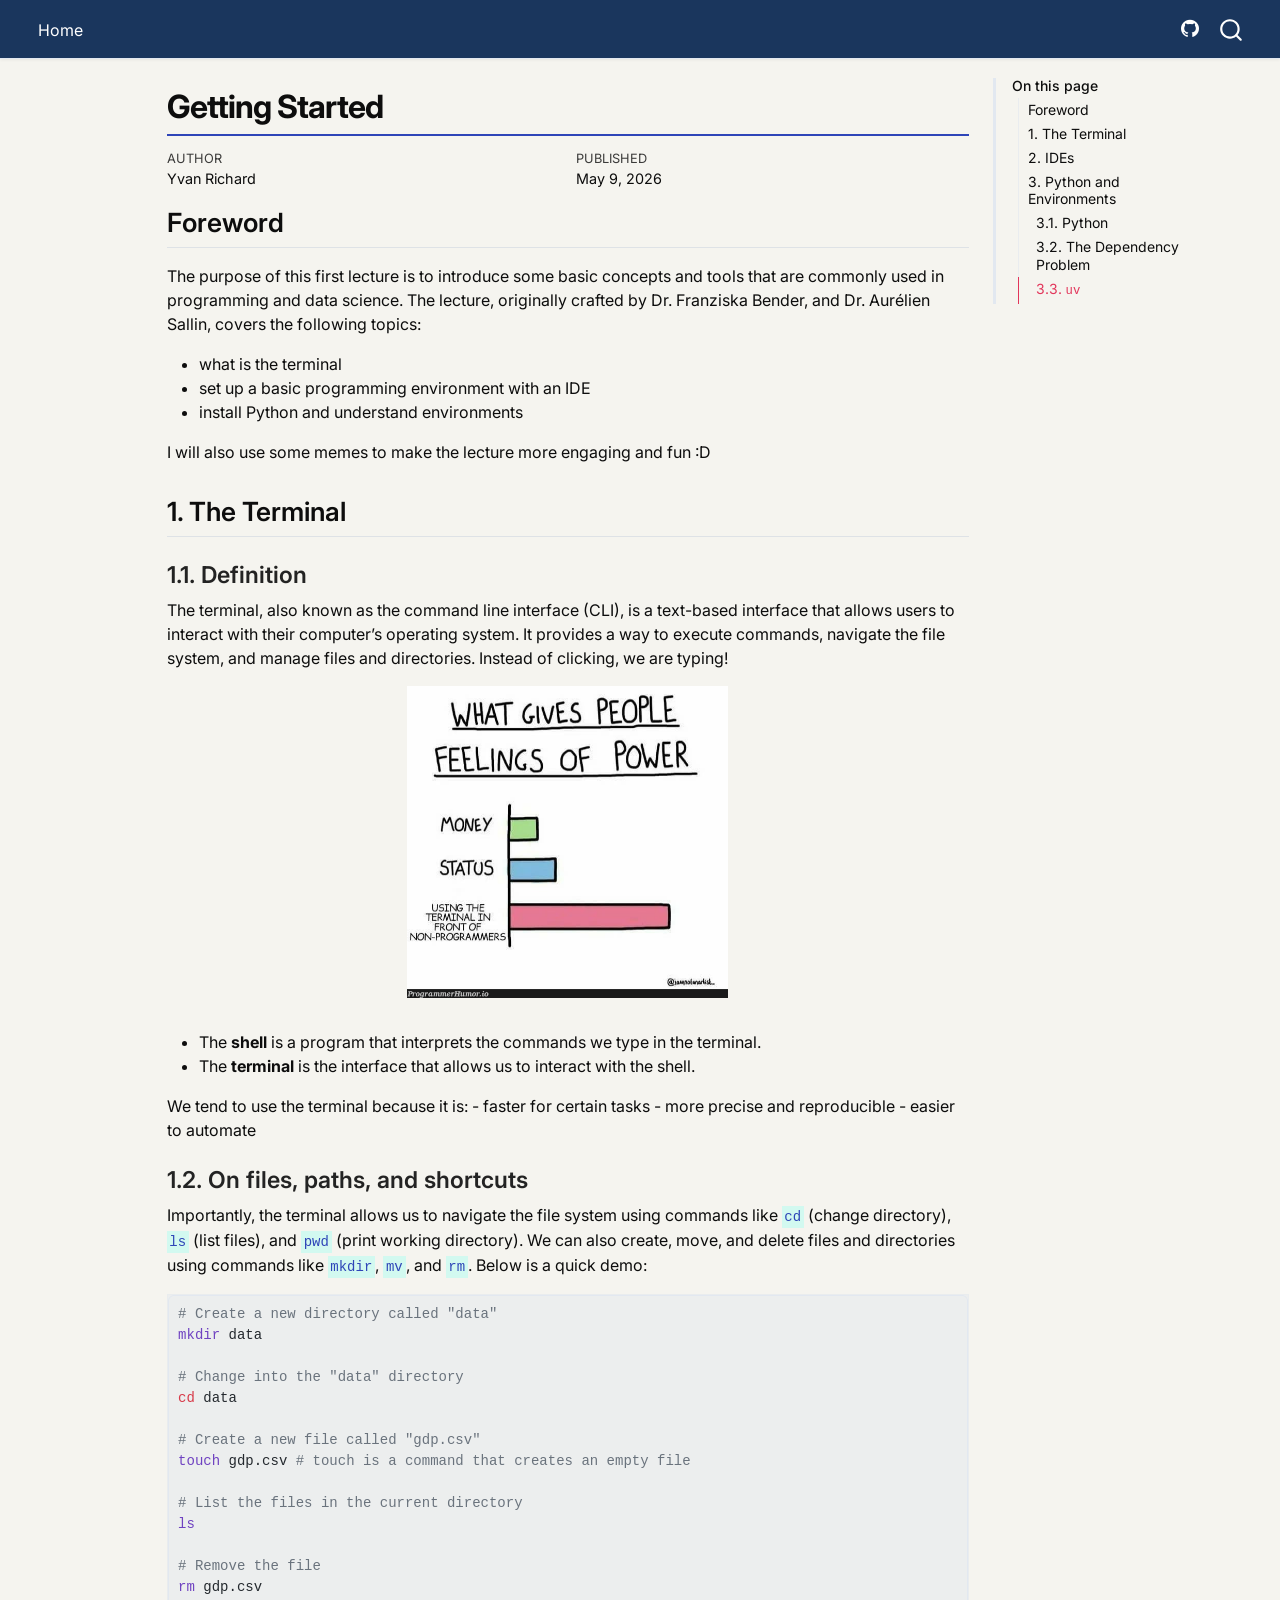
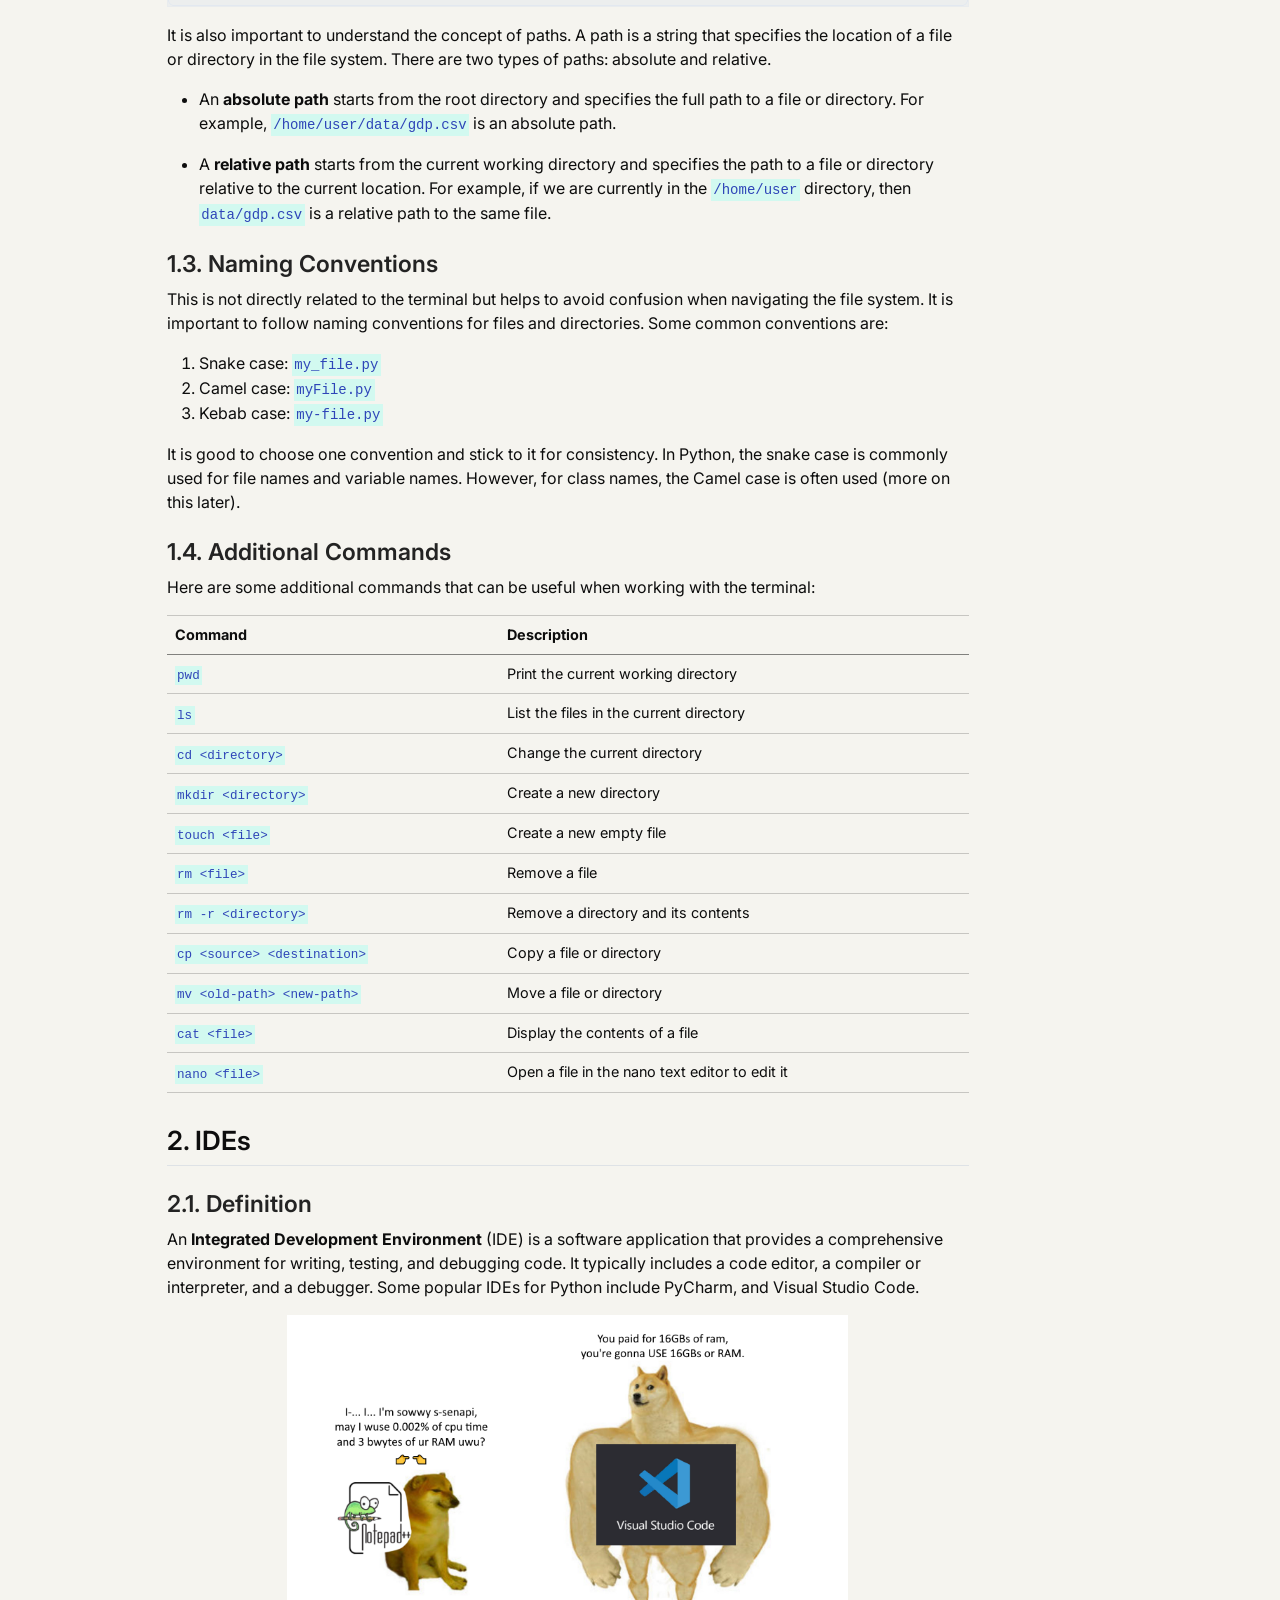
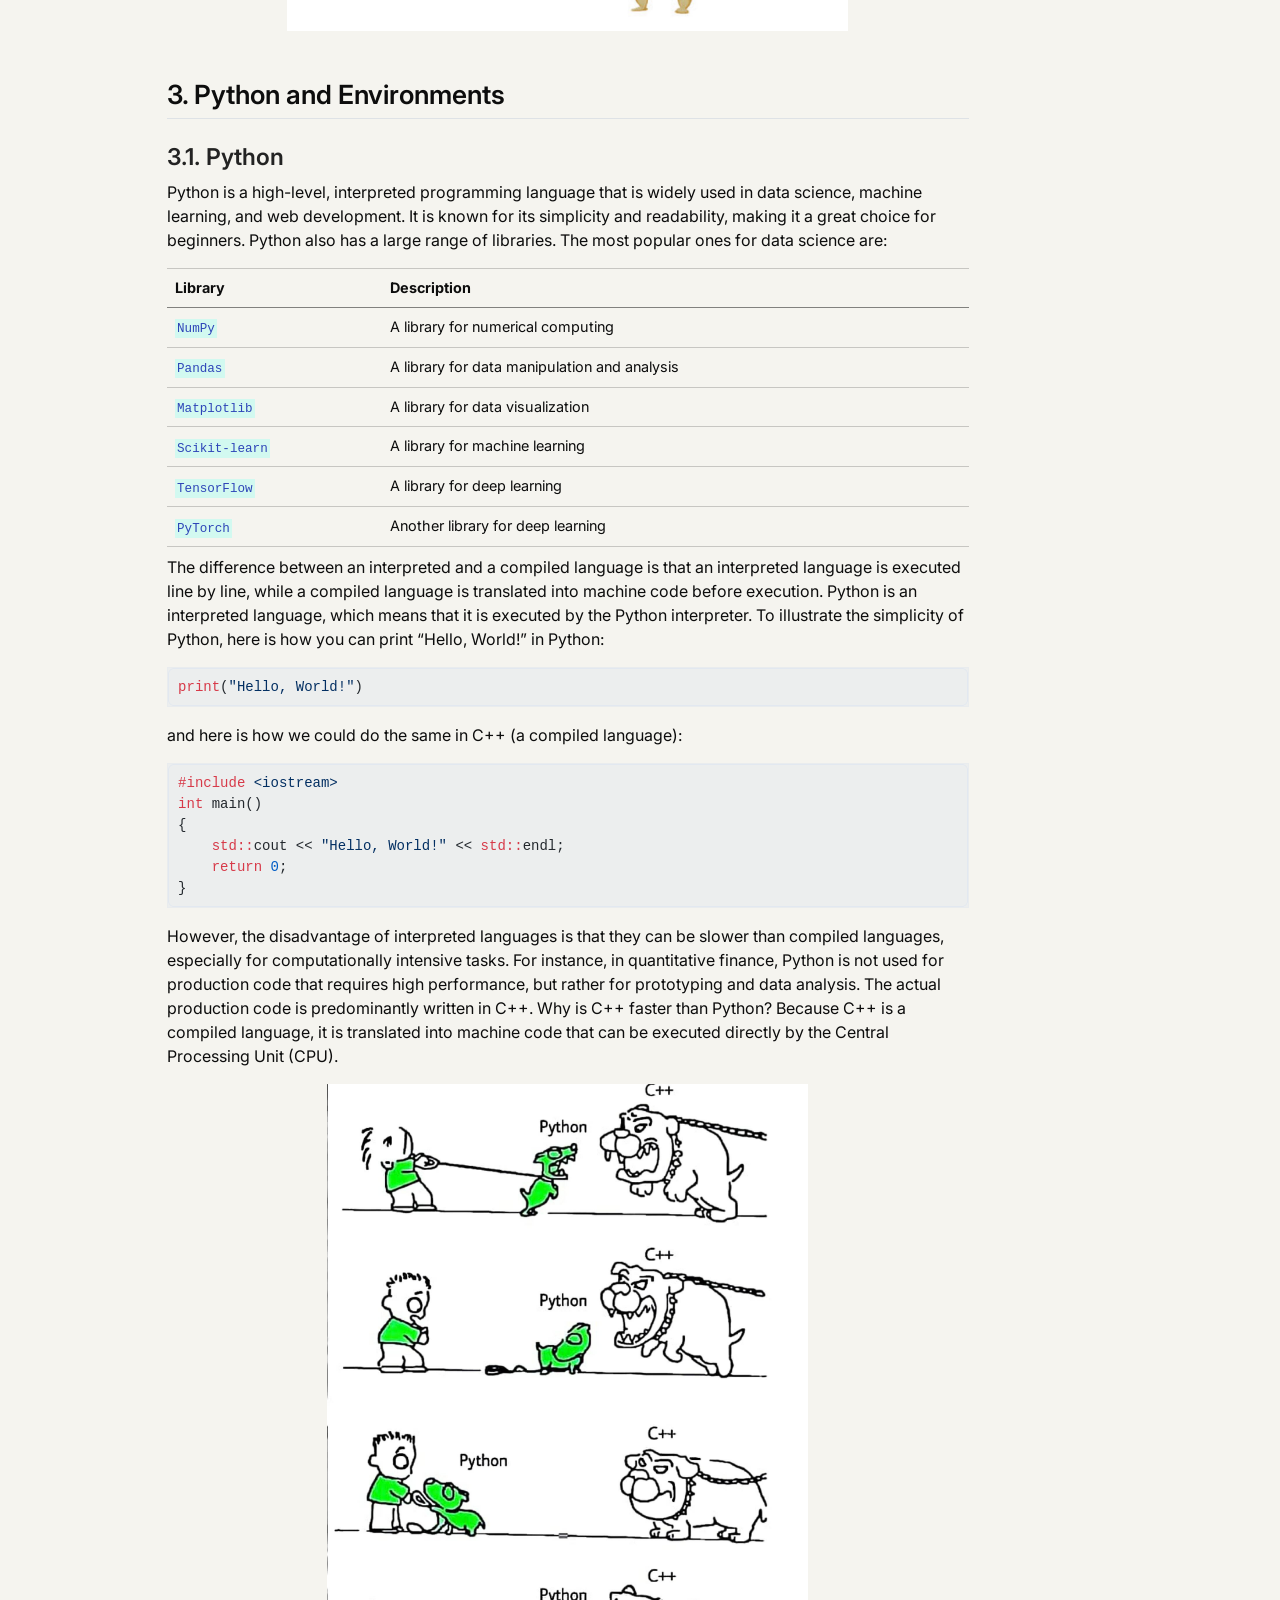
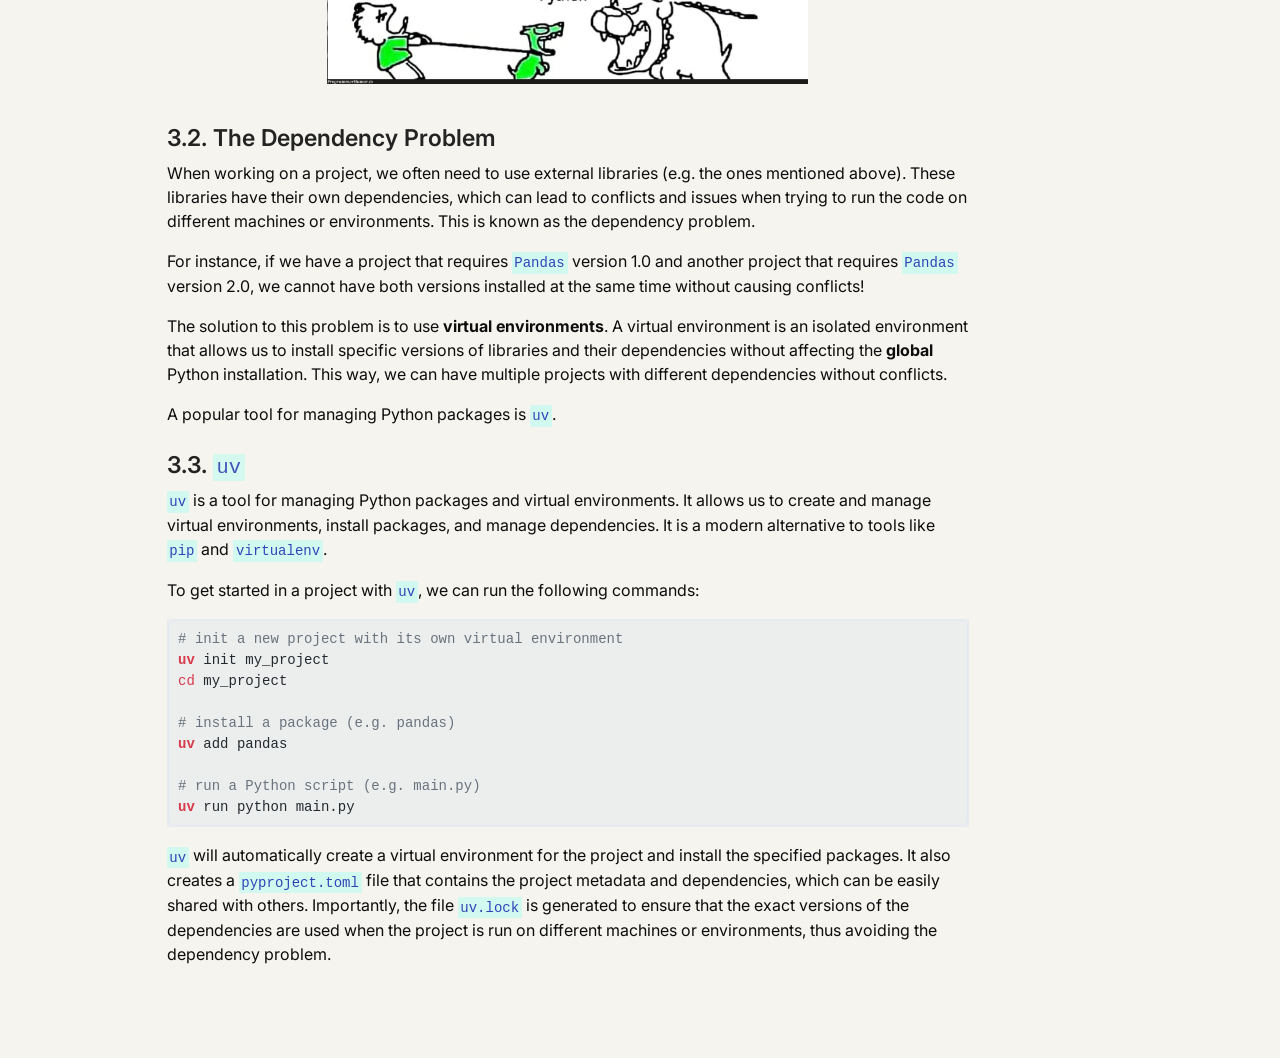
==== commit f9a1d809: "fixed github-bot issue" ====
--- a/docs/lectures/week_01/summary_01.html
+++ b/docs/lectures/week_01/summary_01.html
@@ -7,7 +7,7 @@
 <meta name="viewport" content="width=device-width, initial-scale=1.0, user-scalable=yes">
 
 <meta name="author" content="Yvan Richard">
-<meta name="dcterms.date" content="2026-05-08">
+<meta name="dcterms.date" content="2026-05-09">
 
 <title>Getting Started</title>
 <style>
@@ -77,7 +77,7 @@
 <link href="../../site_libs/quarto-html/quarto-syntax-highlighting-8b4baf804e461d9b72633f0de59a0cac.css" rel="stylesheet" id="quarto-text-highlighting-styles">
 <script src="../../site_libs/bootstrap/bootstrap.min.js"></script>
 <link href="../../site_libs/bootstrap/bootstrap-icons.css" rel="stylesheet">
-<link href="../../site_libs/bootstrap/bootstrap-f9911261564a338724a029825403d726.min.css" rel="stylesheet" append-hash="true" id="quarto-bootstrap" data-mode="light">
+<link href="../../site_libs/bootstrap/bootstrap-b1010f415b9c85e6efbf73f098e0bb0a.min.css" rel="stylesheet" append-hash="true" id="quarto-bootstrap" data-mode="light">
 <script id="quarto-search-options" type="application/json">{
   "location": "navbar",
   "copy-button": false,
@@ -191,7 +191,7 @@
     <div>
     <div class="quarto-title-meta-heading">Published</div>
     <div class="quarto-title-meta-contents">
-      <p class="date">May 8, 2026</p>
+      <p class="date">May 9, 2026</p>
     </div>
   </div>
   
